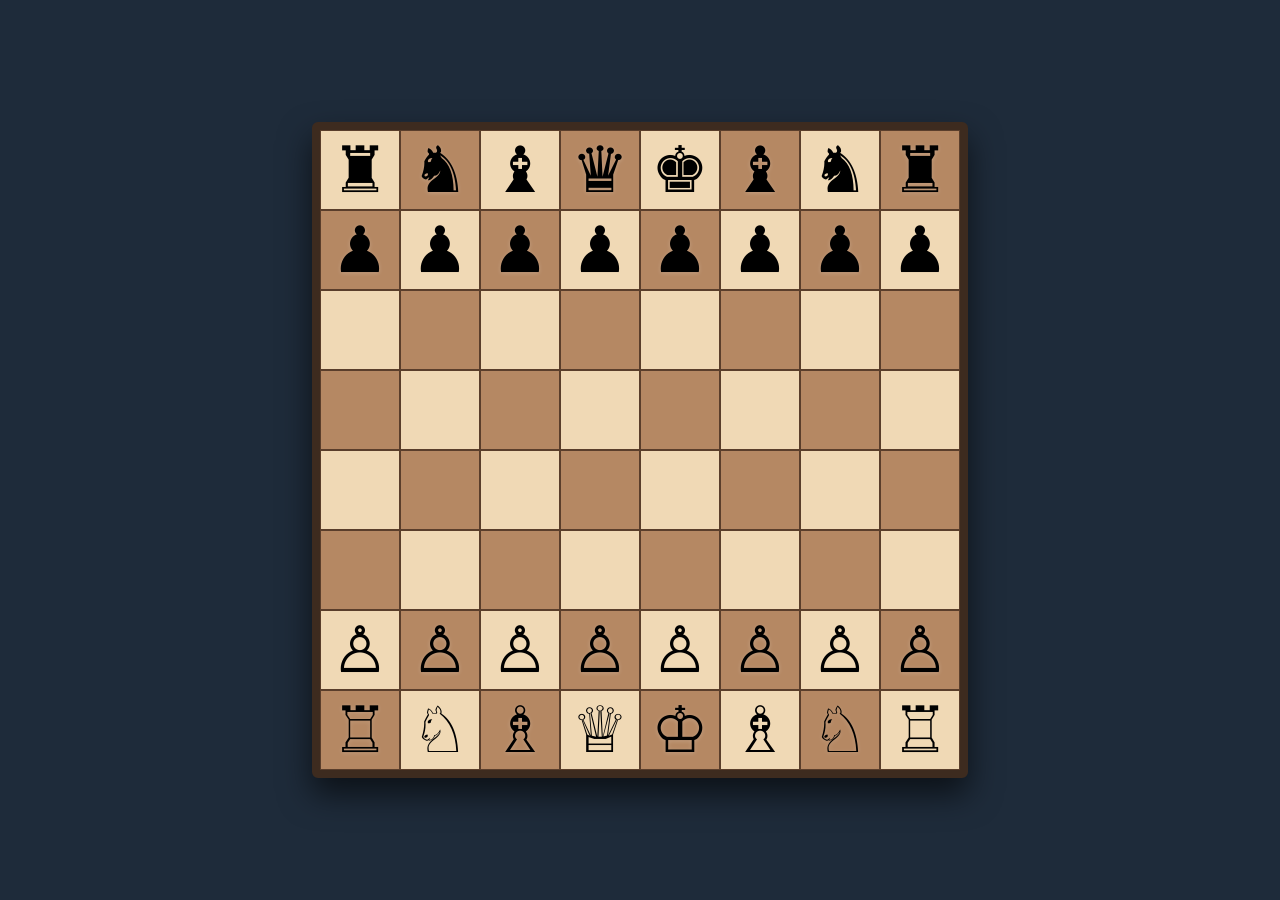
==== Projects/Chess/index.html @ 1fe3e16d "Add chessboard layout and styling, along with foundational HTML and CSS files - Created a chessboard" ====
<!DOCTYPE html>
<html lang="en">
<head>
    <meta charset="UTF-8">
    <meta name="viewport" content="width=device-width, initial-scale=1.0">
    <title>Document</title>
    <link rel="stylesheet" href="style.css">

</head>
<body>
    <div class="board">
        <div class="row">
            <div class="cell"><span class="piece">♜</span></div>   <!-- black rook -->
            <div class="cell"><span class="piece">♞</span></div>   <!-- black knight -->
            <div class="cell"><span class="piece">♝</span></div>   <!-- black bishop -->
            <div class="cell"><span class="piece">♛</span></div>   <!-- black queen -->
            <div class="cell"><span class="piece">♚</span></div>   <!-- black king -->
            <div class="cell"><span class="piece">♝</span></div>   <!-- black bishop -->
            <div class="cell"><span class="piece">♞</span></div>   <!-- black knight -->
            <div class="cell"><span class="piece">♜</span></div>   <!-- black rook -->
        </div>

        <!-- ROW 7 – black pawns -->
        <div class="row">
            <div class="cell"><span class="piece">♟</span></div>
            <div class="cell"><span class="piece">♟</span></div>
            <div class="cell"><span class="piece">♟</span></div>
            <div class="cell"><span class="piece">♟</span></div>
            <div class="cell"><span class="piece">♟</span></div>
            <div class="cell"><span class="piece">♟</span></div>
            <div class="cell"><span class="piece">♟</span></div>
            <div class="cell"><span class="piece">♟</span></div>
        </div>
        
        <div id="r3" class="row">
            <div id="31" class="cell"></div>
            <div id="32" class="cell"></div>
            <div id="33" class="cell"></div>
            <div id="34" class="cell"></div>
            <div id="35" class="cell"></div>
            <div id="36" class="cell"></div>
            <div id="37" class="cell"></div>
            <div id="38" class="cell"></div>
        </div>

        <div id="r4" class="row">
            <div id="41" class="cell"></div>
            <div id="42" class="cell"></div>
            <div id="43" class="cell"></div>
            <div id="44" class="cell"></div>
            <div id="45" class="cell"></div>
            <div id="46" class="cell"></div>
            <div id="47" class="cell"></div>
            <div id="48" class="cell"></div>
        </div>

        <div id="r5" class="row">
            <div id="51" class="cell"></div>
            <div id="52" class="cell"></div>
            <div id="53" class="cell"></div>
            <div id="54" class="cell"></div>
            <div id="55" class="cell"></div>
            <div id="56" class="cell"></div>
            <div id="57" class="cell"></div>
            <div id="58" class="cell"></div>
        </div>

        <div id="r6" class="row">
            <div id="61" class="cell"></div>
            <div id="62" class="cell"></div>
            <div id="63" class="cell"></div>
            <div id="64" class="cell"></div>
            <div id="65" class="cell"></div>
            <div id="66" class="cell"></div>
            <div id="67" class="cell"></div>
            <div id="68" class="cell"></div>
        </div>

        <div class="row">
            <div  class="cell"><span  class="piece" id="white-pawn-1">♙</span></div>
            <div class="cell"><span class="piece" id="white-pawn-2">♙</span></div>
            <div class="cell"><span class="piece">♙</span></div>
            <div class="cell"><span class="piece">♙</span></div>
            <div class="cell"><span class="piece">♙</span></div>
            <div class="cell"><span class="piece">♙</span></div>
            <div class="cell"><span class="piece">♙</span></div>
            <div class="cell"><span class="piece">♙</span></div>
        </div>

        <!-- ROW 1 (bottom row) – White pieces -->
        <div class="row">
            <div class="cell"><span class="piece">♖</span></div>   <!-- white rook -->
            <div class="cell"><span class="piece">♘</span></div>   <!-- white knight -->
            <div class="cell"><span class="piece">♗</span></div>   <!-- white bishop -->
            <div class="cell"><span class="piece">♕</span></div>   <!-- white queen -->
            <div class="cell"><span class="piece">♔</span></div>   <!-- white king -->
            <div class="cell"><span class="piece">♗</span></div>   <!-- white bishop -->
            <div class="cell"><span class="piece">♘</span></div>   <!-- white knight -->
            <div class="cell"><span class="piece">♖</span></div>   <!-- white rook -->
        </div>
    </div>

    <script src="./stript.js"></script>

</body>
</html>
---- Projects/Chess/style.css ----
/* ── reset & base ── */
* {
    margin: 0;
    padding: 0;
    box-sizing: border-box;
}

body {
    background: #1e2b3a;
    min-height: 100vh;
    display: flex;
    justify-content: center;
    align-items: center;
    font-family: system-ui, 'Segoe UI', Roboto, sans-serif;
}

.board {
    display: flex;
    flex-direction: column;
    border: 8px solid #3d2b1f;
    border-radius: 6px;
    box-shadow: 0 16px 32px rgba(0, 0, 0, 0.6);
    background: #3d2b1f;
}

.row {
    display: flex;
}

.cell {
    width: 12vw;
    height: 12vw;
    max-width: 80px;
    max-height: 80px;
    min-width: 44px;
    min-height: 44px;
    background: #f0d9b5;
    /* light square */
    display: flex;
    align-items: center;
    justify-content: center;
    font-size: 5vw;
    /* responsive piece size */
    transition: 0.1s ease;
    border: 1px solid #5a3e2b;
    cursor: default;
    user-select: none;
}

/* ── chessboard alternating colours ── */
.row:nth-child(even) .cell:nth-child(odd) {
    background: #b58863;
    /* dark square */
}

.row:nth-child(odd) .cell:nth-child(even) {
    background: #b58863;
    /* dark square */
}

/* ── piece colour contrast on dark squares ── */
.row:nth-child(even) .cell:nth-child(odd) .piece {
    filter: drop-shadow(0 1px 2px rgba(255, 255, 255, 0.2));
}

.row:nth-child(odd) .cell:nth-child(even) .piece {
    filter: drop-shadow(0 1px 2px rgba(255, 255, 255, 0.2));
}

/* ── responsive sizing ── */
@media (max-width: 600px) {
    .cell {
        width: 11vw;
        height: 11vw;
        min-width: 34px;
        min-height: 34px;
        font-size: 5.5vw;
    }
}

@media (max-width: 420px) {
    .cell {
        width: 10vw;
        height: 10vw;
        min-width: 28px;
        min-height: 28px;
        font-size: 5vw;
    }
}

/* ── small hover effect ── */
.cell:hover {
    filter: brightness(1.06);
    transform: scale(0.97);
    transition: 0.08s;
}

/* piece class – just for clarity (optional) */
.piece {
    line-height: 1;
    pointer-events: none;
}
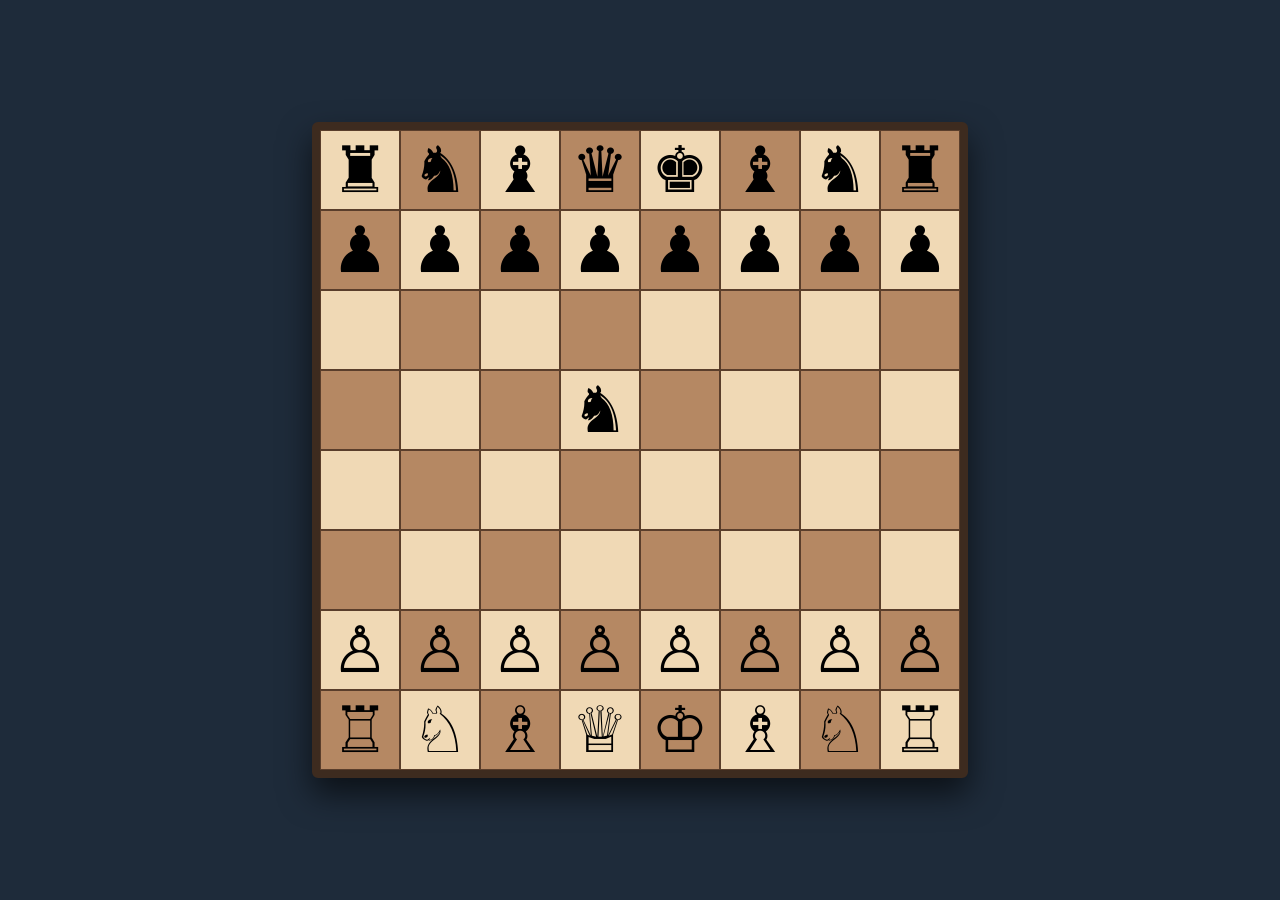
==== commit bc2a1bb7: "Refactor chessboard implementation with enhanced cell highlighting and movement logic; add AllowedMo" ====
--- a/Projects/Chess/index.html
+++ b/Projects/Chess/index.html
@@ -3,104 +3,104 @@
 <head>
     <meta charset="UTF-8">
     <meta name="viewport" content="width=device-width, initial-scale=1.0">
-    <title>Document</title>
+    <title>Chess</title>
     <link rel="stylesheet" href="style.css">
 
 </head>
 <body>
     <div class="board">
         <div class="row">
-            <div class="cell"><span class="piece">♜</span></div>   <!-- black rook -->
-            <div class="cell"><span class="piece">♞</span></div>   <!-- black knight -->
-            <div class="cell"><span class="piece">♝</span></div>   <!-- black bishop -->
-            <div class="cell"><span class="piece">♛</span></div>   <!-- black queen -->
-            <div class="cell"><span class="piece">♚</span></div>   <!-- black king -->
-            <div class="cell"><span class="piece">♝</span></div>   <!-- black bishop -->
-            <div class="cell"><span class="piece">♞</span></div>   <!-- black knight -->
-            <div class="cell"><span class="piece">♜</span></div>   <!-- black rook -->
+            <div class="cell" data-row="1" data-column="1">♜</div>   <!-- black rook -->
+            <div class="cell" data-row="1" data-column="2">♞</div>   <!-- black knight -->
+            <div class="cell" data-row="1" data-column="3">♝</div>   <!-- black bishop -->
+            <div class="cell" data-row="1" data-column="4">♛</div>   <!-- black queen -->
+            <div class="cell" data-row="1" data-column="5">♚</div>   <!-- black king -->
+            <div class="cell" data-row="1" data-column="6">♝</div>   <!-- black bishop -->
+            <div class="cell" data-row="1" data-column="7">♞</div>   <!-- black knight -->
+            <div class="cell" data-row="1" data-column="8">♜</div>   <!-- black rook -->
         </div>
 
         <!-- ROW 7 – black pawns -->
         <div class="row">
-            <div class="cell"><span class="piece">♟</span></div>
-            <div class="cell"><span class="piece">♟</span></div>
-            <div class="cell"><span class="piece">♟</span></div>
-            <div class="cell"><span class="piece">♟</span></div>
-            <div class="cell"><span class="piece">♟</span></div>
-            <div class="cell"><span class="piece">♟</span></div>
-            <div class="cell"><span class="piece">♟</span></div>
-            <div class="cell"><span class="piece">♟</span></div>
+            <div class="cell" data-row="2" data-column="1">♟</div>
+            <div class="cell" data-row="2" data-column="2">♟</div>
+            <div class="cell" data-row="2" data-column="3">♟</div>
+            <div class="cell" data-row="2" data-column="4">♟</div>
+            <div class="cell" data-row="2" data-column="5">♟</div>
+            <div class="cell" data-row="2" data-column="6">♟</div>
+            <div class="cell" data-row="2" data-column="7">♟</div>
+            <div class="cell" data-row="2" data-column="8">♟</div>
         </div>
         
-        <div id="r3" class="row">
-            <div id="31" class="cell"></div>
-            <div id="32" class="cell"></div>
-            <div id="33" class="cell"></div>
-            <div id="34" class="cell"></div>
-            <div id="35" class="cell"></div>
-            <div id="36" class="cell"></div>
-            <div id="37" class="cell"></div>
-            <div id="38" class="cell"></div>
-        </div>
-
-        <div id="r4" class="row">
-            <div id="41" class="cell"></div>
-            <div id="42" class="cell"></div>
-            <div id="43" class="cell"></div>
-            <div id="44" class="cell"></div>
-            <div id="45" class="cell"></div>
-            <div id="46" class="cell"></div>
-            <div id="47" class="cell"></div>
-            <div id="48" class="cell"></div>
-        </div>
-
-        <div id="r5" class="row">
-            <div id="51" class="cell"></div>
-            <div id="52" class="cell"></div>
-            <div id="53" class="cell"></div>
-            <div id="54" class="cell"></div>
-            <div id="55" class="cell"></div>
-            <div id="56" class="cell"></div>
-            <div id="57" class="cell"></div>
-            <div id="58" class="cell"></div>
-        </div>
-
-        <div id="r6" class="row">
-            <div id="61" class="cell"></div>
-            <div id="62" class="cell"></div>
-            <div id="63" class="cell"></div>
-            <div id="64" class="cell"></div>
-            <div id="65" class="cell"></div>
-            <div id="66" class="cell"></div>
-            <div id="67" class="cell"></div>
-            <div id="68" class="cell"></div>
+        <div class="row">
+            <div class="cell" data-row="3" data-column="1"></div>
+            <div class="cell" data-row="3" data-column="2"></div>
+            <div class="cell" data-row="3" data-column="3"></div>
+            <div class="cell" data-row="3" data-column="4"></div>
+            <div class="cell" data-row="3" data-column="5"></div>
+            <div class="cell" data-row="3" data-column="6"></div>
+            <div class="cell" data-row="3" data-column="7"></div>
+            <div class="cell" data-row="3" data-column="8"></div>
         </div>
 
         <div class="row">
-            <div  class="cell"><span  class="piece" id="white-pawn-1">♙</span></div>
-            <div class="cell"><span class="piece" id="white-pawn-2">♙</span></div>
-            <div class="cell"><span class="piece">♙</span></div>
-            <div class="cell"><span class="piece">♙</span></div>
-            <div class="cell"><span class="piece">♙</span></div>
-            <div class="cell"><span class="piece">♙</span></div>
-            <div class="cell"><span class="piece">♙</span></div>
-            <div class="cell"><span class="piece">♙</span></div>
+            <div class="cell" data-row="4" data-column="1"></div>
+            <div class="cell" data-row="4" data-column="2"></div>
+            <div class="cell" data-row="4" data-column="3"></div>
+            <div class="cell" data-row="4" data-column="4">♞</div>
+            <div class="cell" data-row="4" data-column="5"></div>
+            <div class="cell" data-row="4" data-column="6"></div>
+            <div class="cell" data-row="4" data-column="7"></div>
+            <div class="cell" data-row="4" data-column="8"></div>
+        </div>
+
+        <div class="row">
+            <div class="cell" data-row="5" data-column="1"></div>
+            <div class="cell" data-row="5" data-column="2"></div>
+            <div class="cell" data-row="5" data-column="3"></div>
+            <div class="cell" data-row="5" data-column="4"></div>
+            <div class="cell" data-row="5" data-column="5"></div>
+            <div class="cell" data-row="5" data-column="6"></div>
+            <div class="cell" data-row="5" data-column="7"></div>
+            <div class="cell" data-row="5" data-column="8"></div>
+        </div>
+
+        <div class="row">
+            <div class="cell" data-row="6" data-column="1"></div>
+            <div class="cell" data-row="6" data-column="2"></div>
+            <div class="cell" data-row="6" data-column="3"></div>
+            <div class="cell" data-row="6" data-column="4"></div>
+            <div class="cell" data-row="6" data-column="5"></div>
+            <div class="cell" data-row="6" data-column="6"></div>
+            <div class="cell" data-row="6" data-column="7"></div>
+            <div class="cell" data-row="6" data-column="8"></div>
+        </div>
+
+        <div class="row">
+            <div class="cell" data-row="7" data-column="1">♙</div>
+            <div class="cell" data-row="7" data-column="2">♙</div>
+            <div class="cell" data-row="7" data-column="3">♙</div>
+            <div class="cell" data-row="7" data-column="4">♙</div>
+            <div class="cell" data-row="7" data-column="5">♙</div>
+            <div class="cell" data-row="7" data-column="6">♙</div>
+            <div class="cell" data-row="7" data-column="7">♙</div>
+            <div class="cell" data-row="7" data-column="8">♙</div>
         </div>
 
         <!-- ROW 1 (bottom row) – White pieces -->
         <div class="row">
-            <div class="cell"><span class="piece">♖</span></div>   <!-- white rook -->
-            <div class="cell"><span class="piece">♘</span></div>   <!-- white knight -->
-            <div class="cell"><span class="piece">♗</span></div>   <!-- white bishop -->
-            <div class="cell"><span class="piece">♕</span></div>   <!-- white queen -->
-            <div class="cell"><span class="piece">♔</span></div>   <!-- white king -->
-            <div class="cell"><span class="piece">♗</span></div>   <!-- white bishop -->
-            <div class="cell"><span class="piece">♘</span></div>   <!-- white knight -->
-            <div class="cell"><span class="piece">♖</span></div>   <!-- white rook -->
+            <div class="cell" data-row="8" data-column="1">♖</div>   <!-- white rook -->
+            <div class="cell" data-row="8" data-column="2">♘</div>   <!-- white knight -->
+            <div class="cell" data-row="8" data-column="3">♗</div>   <!-- white bishop -->
+            <div class="cell" data-row="8" data-column="4">♕</div>   <!-- white queen -->
+            <div class="cell" data-row="8" data-column="5">♔</div>   <!-- white king -->
+            <div class="cell" data-row="8" data-column="6">♗</div>   <!-- white bishop -->
+            <div class="cell" data-row="8" data-column="7">♘</div>   <!-- white knight -->
+            <div class="cell" data-row="8" data-column="8">♖</div>   <!-- white rook --> 
         </div>
     </div>
 
-    <script src="./stript.js"></script>
+    <script src="./stript.js" type="module"></script>
 
 </body>
 </html>
--- a/Projects/Chess/style.css
+++ b/Projects/Chess/style.css
@@ -95,8 +95,19 @@
     transition: 0.08s;
 }
 
-/* piece class – just for clarity (optional) */
-.piece {
-    line-height: 1;
-    pointer-events: none;
+
+
+
+
+/* Highlight */
+.cell.highlighted {
+    background-color: rgb(0, 187, 255) !important;
+}
+
+.cell.highlighted_current{
+    background-color: rgb(0, 255, 145) !important;
+}
+
+.cell.highlighted_killTarget{
+    background-color: rgb(255, 21, 0) !important;
 }
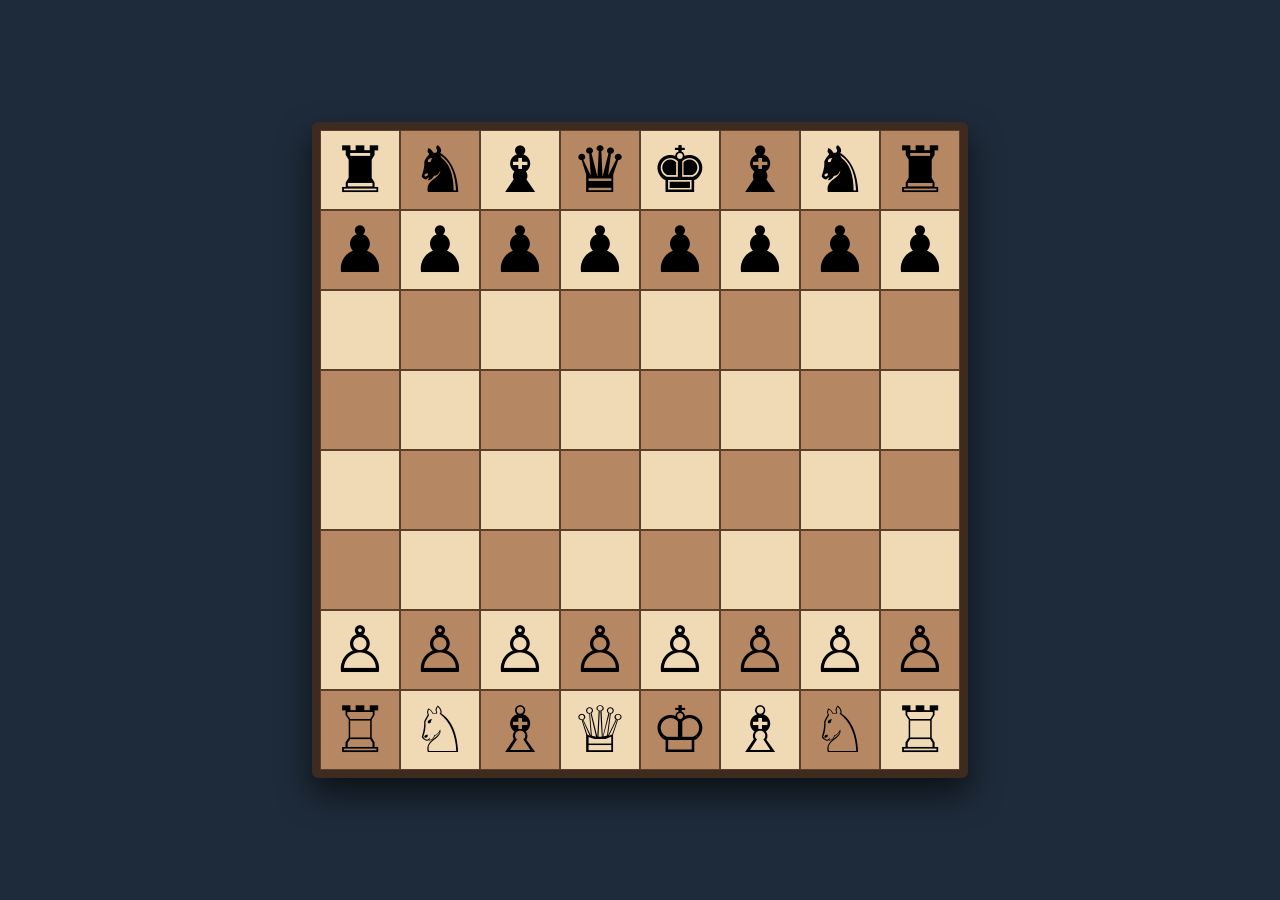
==== commit 32bd7aa0: "remove the blocked movement positions by other pieces." ====
--- a/Projects/Chess/index.html
+++ b/Projects/Chess/index.html
@@ -47,7 +47,7 @@
             <div class="cell" data-row="4" data-column="1"></div>
             <div class="cell" data-row="4" data-column="2"></div>
             <div class="cell" data-row="4" data-column="3"></div>
-            <div class="cell" data-row="4" data-column="4">♞</div>
+            <div class="cell" data-row="4" data-column="4"></div>
             <div class="cell" data-row="4" data-column="5"></div>
             <div class="cell" data-row="4" data-column="6"></div>
             <div class="cell" data-row="4" data-column="7"></div>
